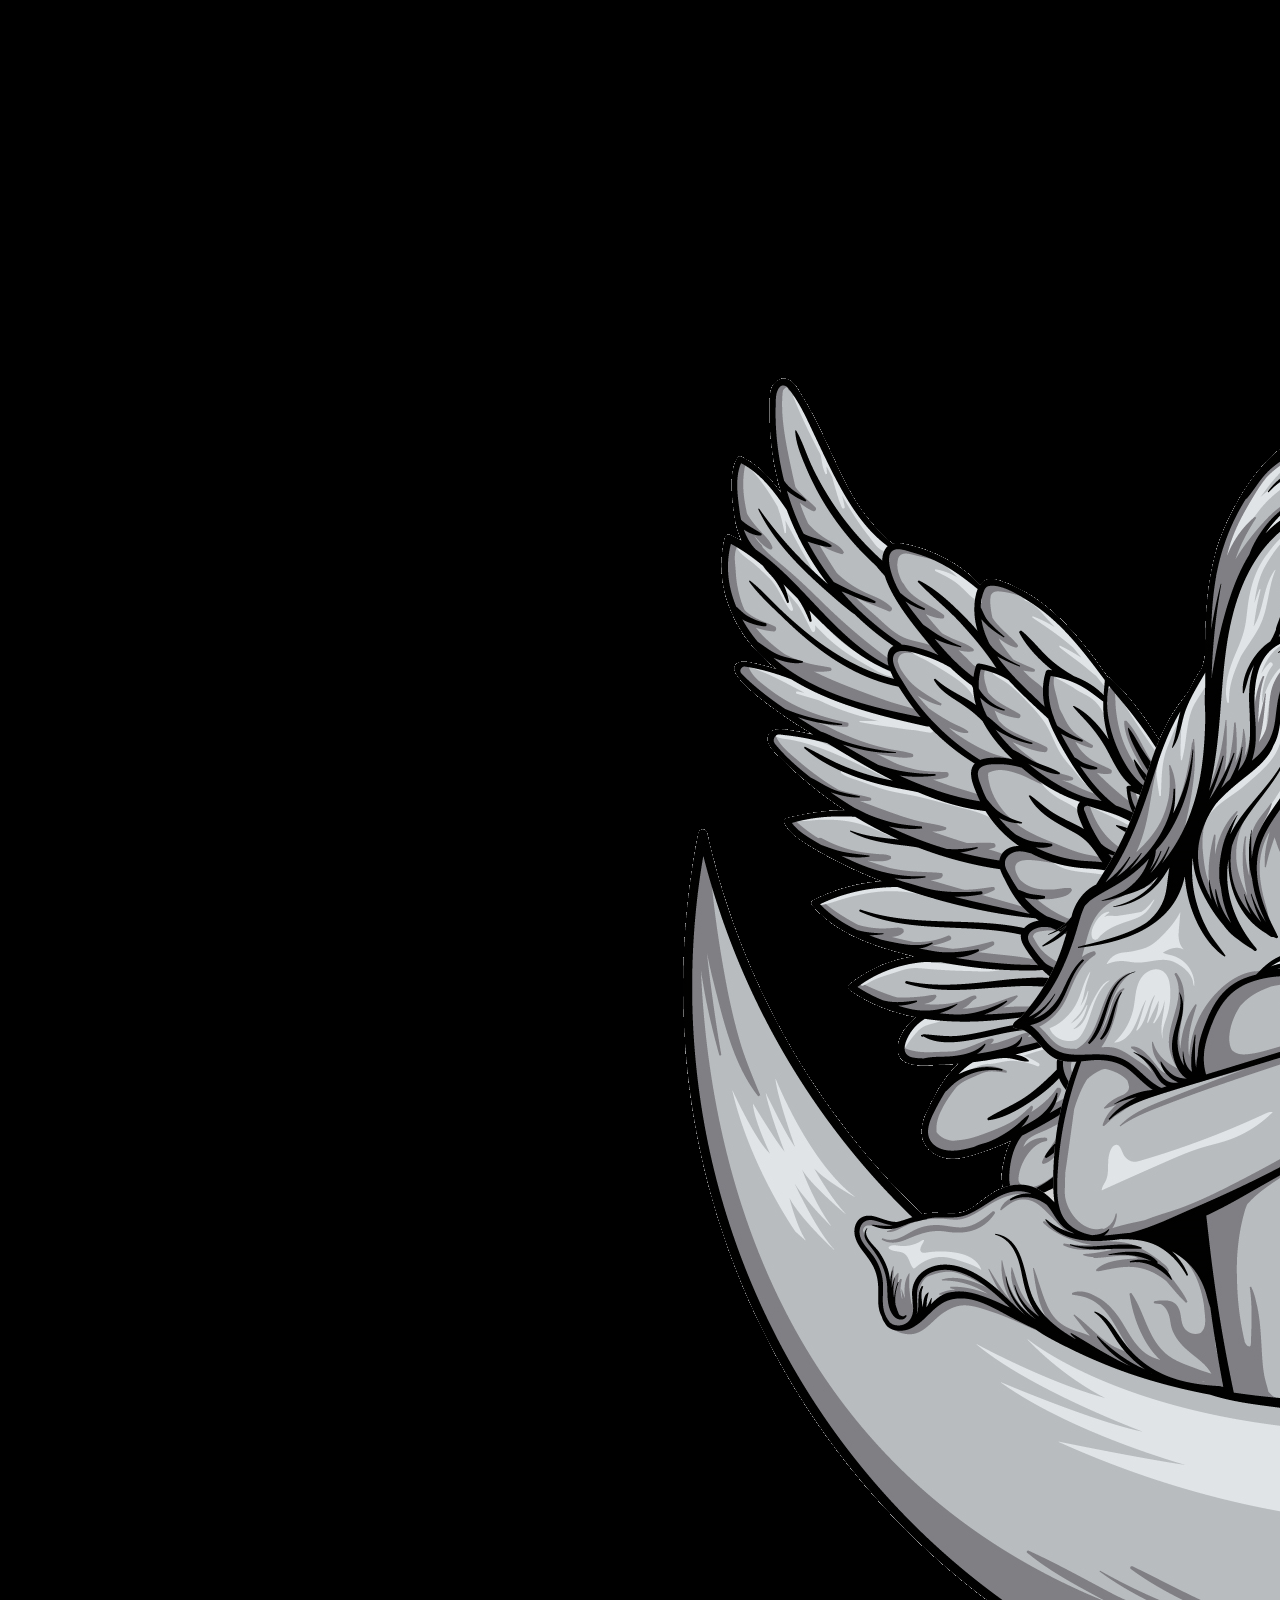
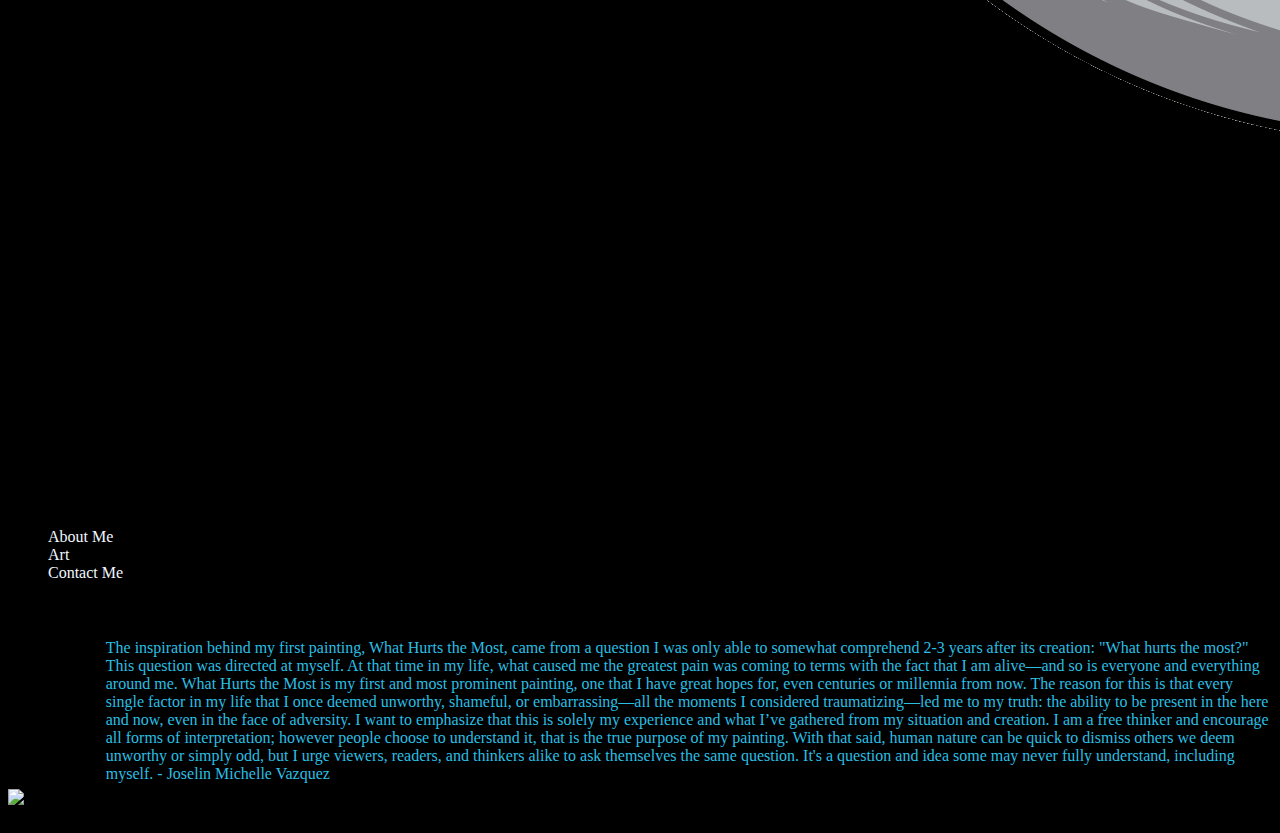
==== Art.html @ 08123751 "update 1" ====
<!DOCTYPE html>
<html lang="en">

    <head>
        <title>Joselinlaluna</title>
        <meta charset="utf-8" />
        <meta name="viewport" content="width=device-width, initial-scale=1, shrink-to-fit=no" />

        <link href="https://cdn.jsdelivr.net/npm/bootstrap@5.3.2/dist/css/bootstrap.min.css" rel="stylesheet"
            integrity="sha384-T3c6CoIi6uLrA9TneNEoa7RxnatzjcDSCmG1MXxSR1GAsXEV/Dwwykc2MPK8M2HN"
            crossorigin="anonymous" />
        <link rel="stylesheet" href="css/style.css" />
    </head>

    <body>
        <header class="text-center">
            <div class="container">
                <div class="imgContainer">
                    <img class="logo col-2" src="img/logo.png" alt="Logo" />
                </div>

                <nav id="head" class="navbar navbar-expand-lg navbar-dark">
                    <div class="container">
                        <div class="collapse navbar-collapse justify-content-center" id="navbarNav">
                            <ul class="navbar-nav">
                                <li class="nav-item">
                                    <a class="nav-link" href="index.html">About Me</a>
                                </li>
                                <li class="nav-item">
                                    <a class="nav-link" href="Art.html">Art</a>
                                </li>
                                <li class="nav-item">
                                    <a class="nav-link" href="contactMe.html">Contact Me</a>
                                </li>
                            </ul>
                        </div>
                    </div>
                </nav>
            </div>
        </header>

        <main class="gradientContent">
            <div class=" containerLower container">
                <div class=" imagen col-5">
                    <h1 class="tittle">What hurts the most?</h1>
                    <div class="">
                        <img class="img-fluid" id="imgContainerMain" src="img/joses.png" alt="Main Image" />
                    </div>
                </div>
                <div class=" texten row">
                    <div class="PTextoJoselin">
                        <p>
                        The inspiration behind my first painting, What Hurts the Most, came from a question I was only able to somewhat
                        comprehend 2-3 years after its creation: "What hurts the most?" This question was directed at myself. At that time in my
                        life, what caused me the greatest pain was coming to terms with the fact that I am alive—and so is everyone and
                        everything around me.
                        What Hurts the Most is my first and most prominent painting, one that I have great hopes for, even centuries or
                        millennia from now. The reason for this is that every single factor in my life that I once deemed unworthy, shameful, or
                        embarrassing—all the moments I considered traumatizing—led me to my truth: the ability to be present in the here and
                        now, even in the face of adversity.
                        I want to emphasize that this is solely my experience and what I’ve gathered from my situation and creation. I am a free
                        thinker and encourage all forms of interpretation; however people choose to understand it, that is the true purpose of
                        my painting.
                        With that said, human nature can be quick to dismiss others we deem unworthy or simply odd, but I urge viewers,
                        readers, and thinkers alike to ask themselves the same question. It's a question and idea some may never fully
                        understand, including myself. - Joselin Michelle Vazquez
                        </p>
                    </div>
                </div>
            </div>
        </main>

        <footer></footer>

        <script src="https://cdn.jsdelivr.net/npm/@popperjs/core@2.11.8/dist/umd/popper.min.js"
            integrity="sha384-I7E8VVD/ismYTF4hNIPjVp/Zjvgyol6VFvRkX/vR+Vc4jQkC+hVqc2pM8ODewa9r"
            crossorigin="anonymous"></script>
        <script src="https://cdn.jsdelivr.net/npm/bootstrap@5.3.2/dist/js/bootstrap.min.js"
            integrity="sha384-BBtl+eGJRgqQAUMxJ7pMwbEyER4l1g+O15P+16Ep7Q9Q+zqX6gSbd85u4mG4QzX+"
            crossorigin="anonymous"></script>
    </body>

</html>
---- css/style.css ----
#nav {
    left: 0;
    margin-left: 0;
    width: 100%;
    min-width: 0;




}



ul a {
    color: aliceblue;
    text-decoration: none;

}

.navbar .navbar-expand-lg .navbar-dark li a {
    outline: none;
    color: aqua;

}

body {
    background-color: #000;

  
}


.gradientContent p{
   color: #2abfe3 ;


}

.logo img {
    align-items: center;
}

.PTextoJoselin {
    display: flex;
    justify-content: flex-start;
    flex: 2;
}

.containerLower {
    display: flex;
    flex-direction: row;
    display: flex;
    align-items: center;
    justify-content: center;
    gap: 1em;

}

#imgContainerMain {
    flex: 2;
}

.PdeTexto {
    display: flex;
    flex-direction: column;
    display: flex;
    align-items: center;
    justify-content: center;
}
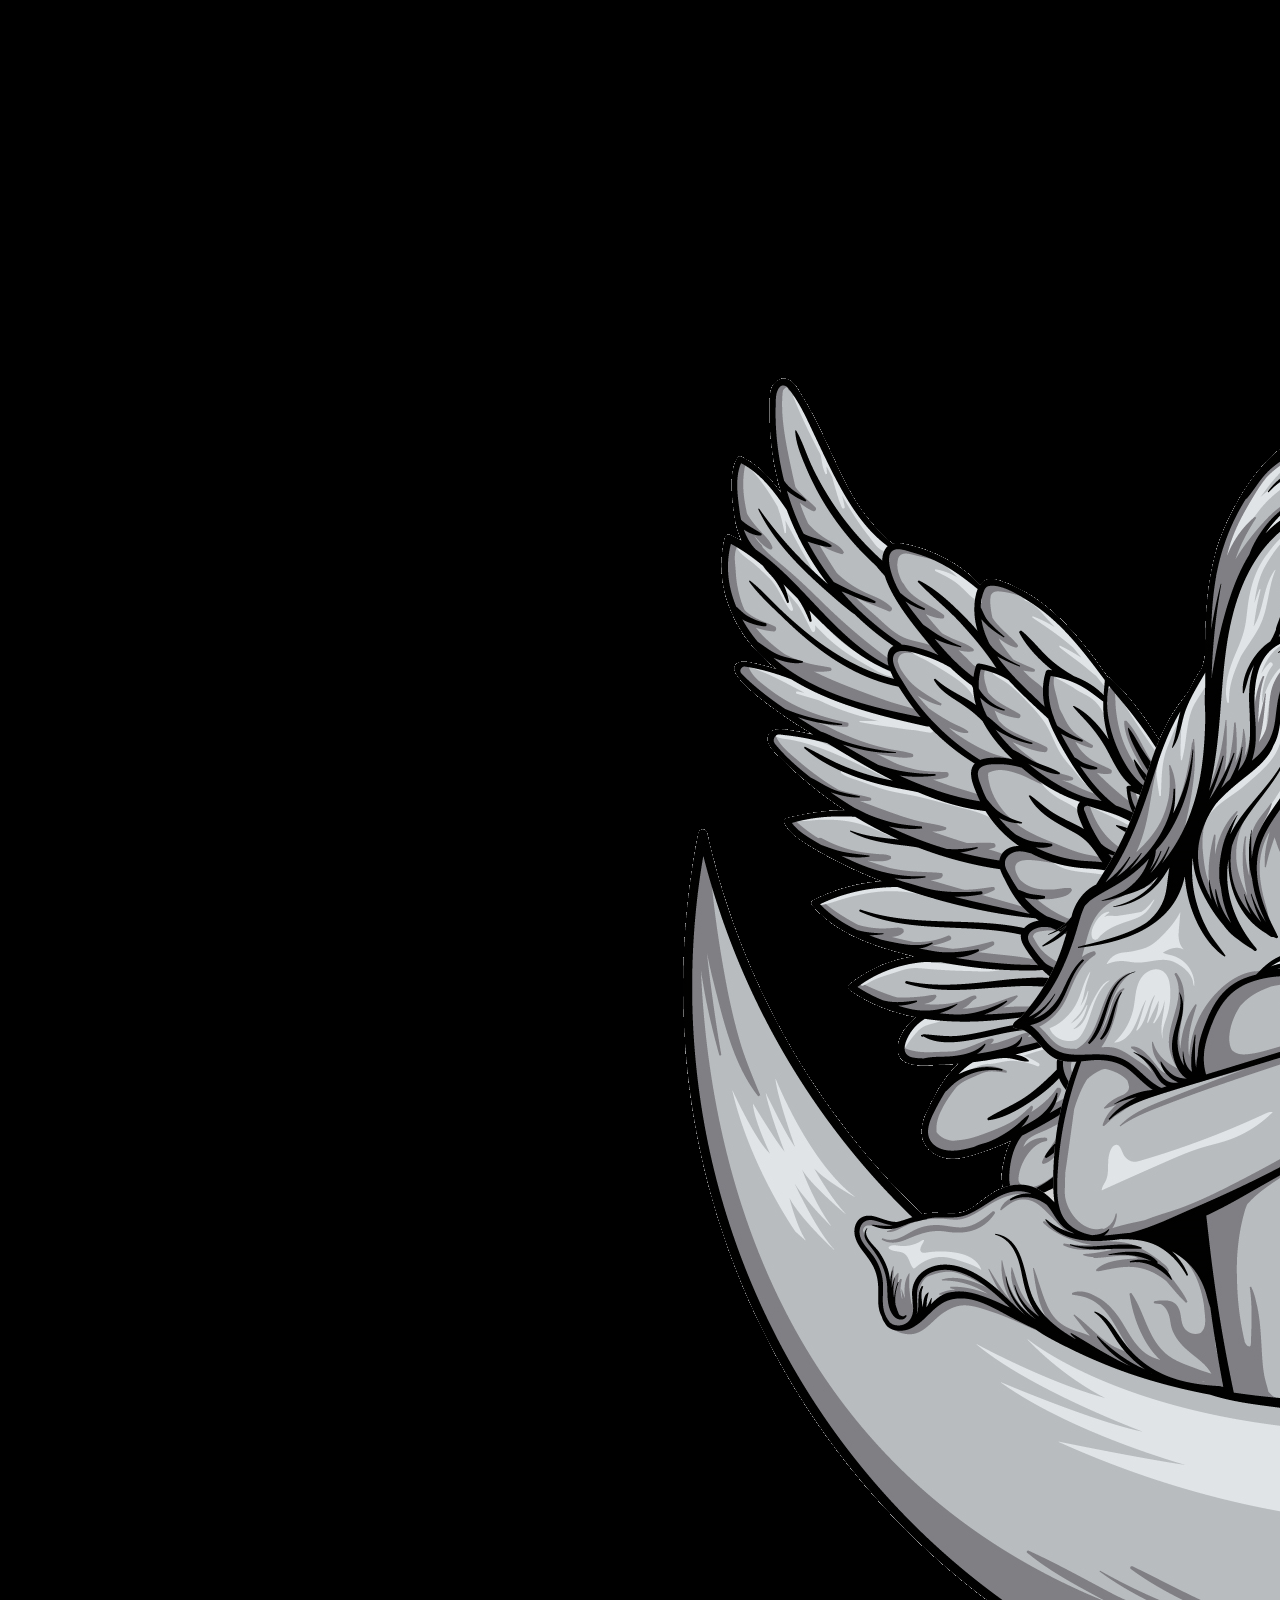
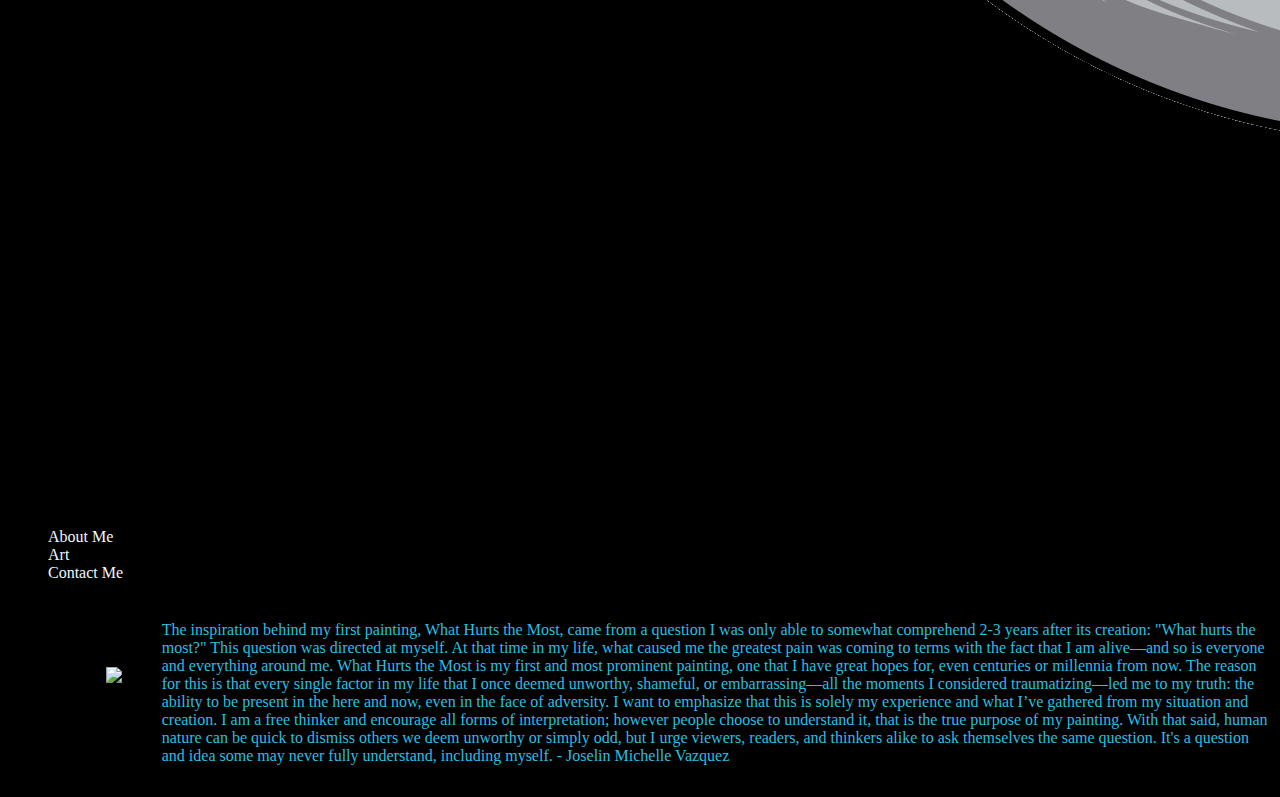
==== commit 73d3d242: "update2.1" ====
--- a/Art.html
+++ b/Art.html
@@ -41,8 +41,8 @@
 
         <main class="gradientContent">
             <div class=" containerLower container">
+                <h1 class="tittle">What hurts the most?</h1>
                 <div class=" imagen col-5">
-                    <h1 class="tittle">What hurts the most?</h1>
                     <div class="">
                         <img class="img-fluid" id="imgContainerMain" src="img/joses.png" alt="Main Image" />
                     </div>
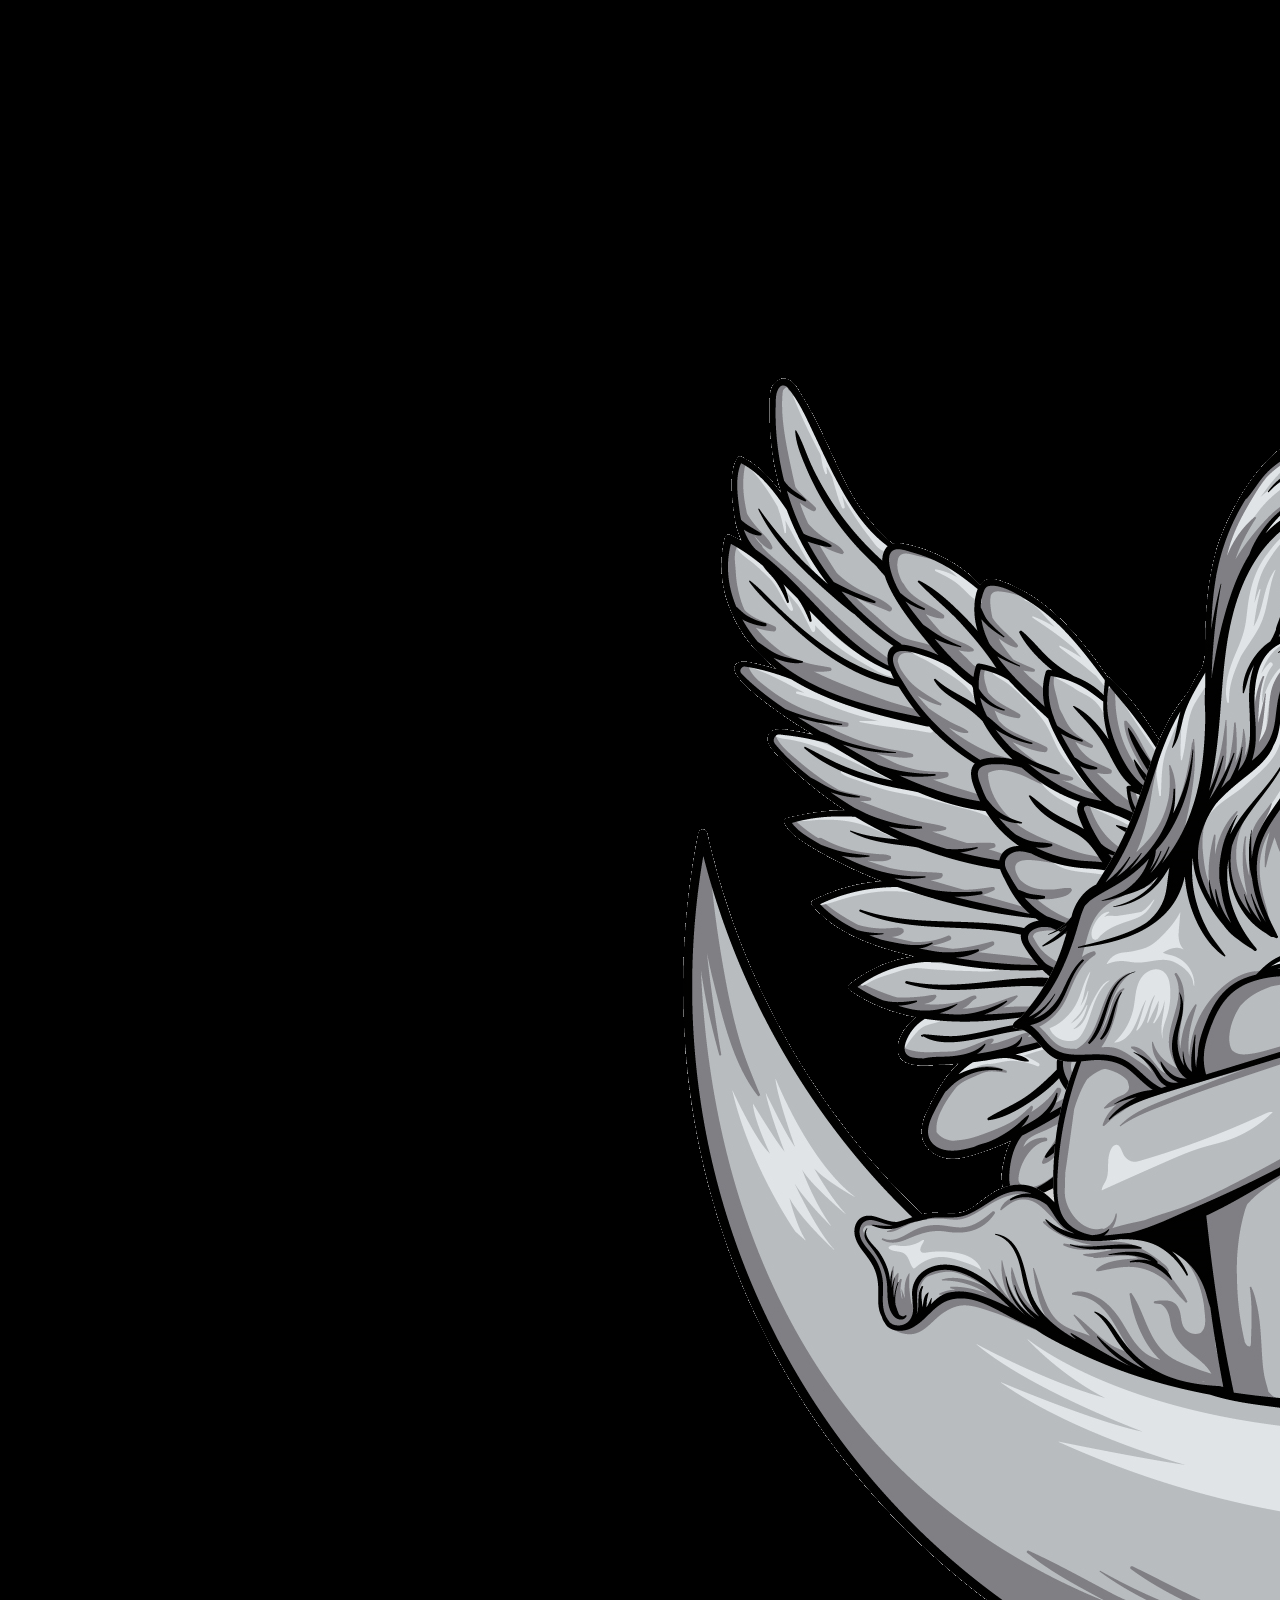
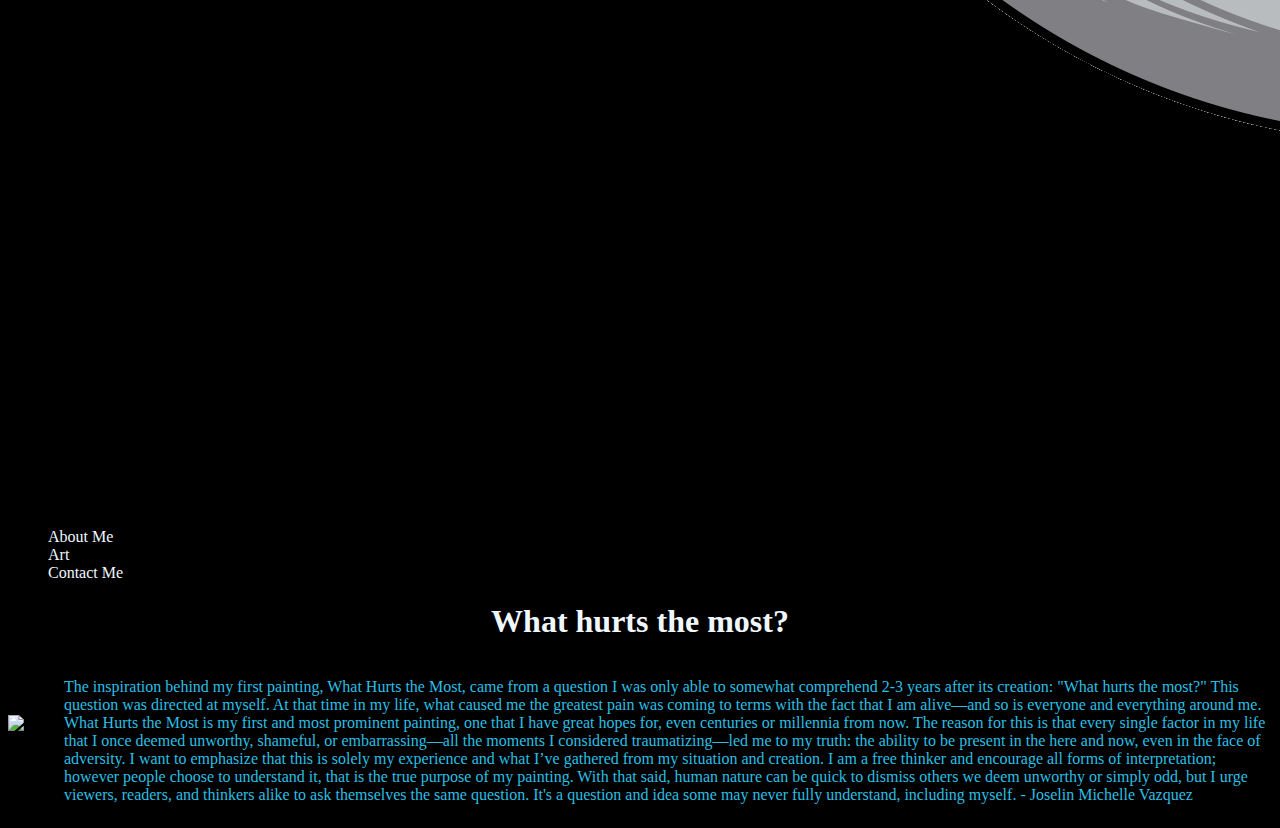
==== commit 4681f5fd: "update 1.4.1" ====
--- a/Art.html
+++ b/Art.html
@@ -1,83 +1,106 @@
 <!DOCTYPE html>
 <html lang="en">
+  <head>
+    <title>Joselinlaluna</title>
+    <meta charset="utf-8" />
+    <meta
+      name="viewport"
+      content="width=device-width, initial-scale=1, shrink-to-fit=no"
+    />
 
-    <head>
-        <title>Joselinlaluna</title>
-        <meta charset="utf-8" />
-        <meta name="viewport" content="width=device-width, initial-scale=1, shrink-to-fit=no" />
+    <link
+      href="https://cdn.jsdelivr.net/npm/bootstrap@5.3.2/dist/css/bootstrap.min.css"
+      rel="stylesheet"
+      integrity="sha384-T3c6CoIi6uLrA9TneNEoa7RxnatzjcDSCmG1MXxSR1GAsXEV/Dwwykc2MPK8M2HN"
+      crossorigin="anonymous"
+    />
+    <link rel="stylesheet" href="css/styleArt.css" />
+  </head>
 
-        <link href="https://cdn.jsdelivr.net/npm/bootstrap@5.3.2/dist/css/bootstrap.min.css" rel="stylesheet"
-            integrity="sha384-T3c6CoIi6uLrA9TneNEoa7RxnatzjcDSCmG1MXxSR1GAsXEV/Dwwykc2MPK8M2HN"
-            crossorigin="anonymous" />
-        <link rel="stylesheet" href="css/style.css" />
-    </head>
+  <body>
+    <header class="text-center">
+      <div class="container">
+        <div class="imgContainer">
+          <img class="logo col-2" src="img/logo.png" alt="Logo" />
+        </div>
 
-    <body>
-        <header class="text-center">
-            <div class="container">
-                <div class="imgContainer">
-                    <img class="logo col-2" src="img/logo.png" alt="Logo" />
-                </div>
+        <nav id="head" class="navbar navbar-expand-lg navbar-dark">
+          <div class="container">
+            <div class="navbar-collapse justify-content-center" id="navbarNav">
+              <ul class="navbar-nav">
+                <li class="nav-item">
+                  <a class="nav-link" href="index.html">About Me</a>
+                </li>
+                <li class="nav-item">
+                  <a class="nav-link" href="Art.html">Art</a>
+                </li>
+                <li class="nav-item">
+                  <a class="nav-link" href="contactMe.html">Contact Me</a>
+                </li>
+              </ul>
+            </div>
+          </div>
+        </nav>
+      </div>
+    </header>
 
-                <nav id="head" class="navbar navbar-expand-lg navbar-dark">
-                    <div class="container">
-                        <div class="collapse navbar-collapse justify-content-center" id="navbarNav">
-                            <ul class="navbar-nav">
-                                <li class="nav-item">
-                                    <a class="nav-link" href="index.html">About Me</a>
-                                </li>
-                                <li class="nav-item">
-                                    <a class="nav-link" href="Art.html">Art</a>
-                                </li>
-                                <li class="nav-item">
-                                    <a class="nav-link" href="contactMe.html">Contact Me</a>
-                                </li>
-                            </ul>
-                        </div>
-                    </div>
-                </nav>
-            </div>
-        </header>
+    <main class="gradientContent">
+      <div class="tittle justify-content-center">
+        <h1 class="tittleH1">What hurts the most?</h1>
+      </div>
 
-        <main class="gradientContent">
-            <div class=" containerLower container">
-                <h1 class="tittle">What hurts the most?</h1>
-                <div class=" imagen col-5">
-                    <div class="">
-                        <img class="img-fluid" id="imgContainerMain" src="img/joses.png" alt="Main Image" />
-                    </div>
-                </div>
-                <div class=" texten row">
-                    <div class="PTextoJoselin">
-                        <p>
-                        The inspiration behind my first painting, What Hurts the Most, came from a question I was only able to somewhat
-                        comprehend 2-3 years after its creation: "What hurts the most?" This question was directed at myself. At that time in my
-                        life, what caused me the greatest pain was coming to terms with the fact that I am alive—and so is everyone and
-                        everything around me.
-                        What Hurts the Most is my first and most prominent painting, one that I have great hopes for, even centuries or
-                        millennia from now. The reason for this is that every single factor in my life that I once deemed unworthy, shameful, or
-                        embarrassing—all the moments I considered traumatizing—led me to my truth: the ability to be present in the here and
-                        now, even in the face of adversity.
-                        I want to emphasize that this is solely my experience and what I’ve gathered from my situation and creation. I am a free
-                        thinker and encourage all forms of interpretation; however people choose to understand it, that is the true purpose of
-                        my painting.
-                        With that said, human nature can be quick to dismiss others we deem unworthy or simply odd, but I urge viewers,
-                        readers, and thinkers alike to ask themselves the same question. It's a question and idea some may never fully
-                        understand, including myself. - Joselin Michelle Vazquez
-                        </p>
-                    </div>
-                </div>
-            </div>
-        </main>
+      <div class="containerLower container">
+        <div class="imagen col-5">
+          <div class="">
+            <img
+              class="img-fluid"
+              id="imgContainerMain"
+              src="img/joses.png"
+              alt="Main Image"
+            />
+          </div>
+        </div>
+        <div class="texten row">
+          <div class="PTextoJoselin">
+            <p>
+              The inspiration behind my first painting, What Hurts the Most,
+              came from a question I was only able to somewhat comprehend 2-3
+              years after its creation: "What hurts the most?" This question was
+              directed at myself. At that time in my life, what caused me the
+              greatest pain was coming to terms with the fact that I am
+              alive—and so is everyone and everything around me. What Hurts the
+              Most is my first and most prominent painting, one that I have
+              great hopes for, even centuries or millennia from now. The reason
+              for this is that every single factor in my life that I once deemed
+              unworthy, shameful, or embarrassing—all the moments I considered
+              traumatizing—led me to my truth: the ability to be present in the
+              here and now, even in the face of adversity. I want to emphasize
+              that this is solely my experience and what I’ve gathered from my
+              situation and creation. I am a free thinker and encourage all
+              forms of interpretation; however people choose to understand it,
+              that is the true purpose of my painting. With that said, human
+              nature can be quick to dismiss others we deem unworthy or simply
+              odd, but I urge viewers, readers, and thinkers alike to ask
+              themselves the same question. It's a question and idea some may
+              never fully understand, including myself. - Joselin Michelle
+              Vazquez
+            </p>
+          </div>
+        </div>
+      </div>
+    </main>
 
-        <footer></footer>
+    <footer></footer>
 
-        <script src="https://cdn.jsdelivr.net/npm/@popperjs/core@2.11.8/dist/umd/popper.min.js"
-            integrity="sha384-I7E8VVD/ismYTF4hNIPjVp/Zjvgyol6VFvRkX/vR+Vc4jQkC+hVqc2pM8ODewa9r"
-            crossorigin="anonymous"></script>
-        <script src="https://cdn.jsdelivr.net/npm/bootstrap@5.3.2/dist/js/bootstrap.min.js"
-            integrity="sha384-BBtl+eGJRgqQAUMxJ7pMwbEyER4l1g+O15P+16Ep7Q9Q+zqX6gSbd85u4mG4QzX+"
-            crossorigin="anonymous"></script>
-    </body>
-
-</html>+    <script
+      src="https://cdn.jsdelivr.net/npm/@popperjs/core@2.11.8/dist/umd/popper.min.js"
+      integrity="sha384-I7E8VVD/ismYTF4hNIPjVp/Zjvgyol6VFvRkX/vR+Vc4jQkC+hVqc2pM8ODewa9r"
+      crossorigin="anonymous"
+    ></script>
+    <script
+      src="https://cdn.jsdelivr.net/npm/bootstrap@5.3.2/dist/js/bootstrap.min.js"
+      integrity="sha384-BBtl+eGJRgqQAUMxJ7pMwbEyER4l1g+O15P+16Ep7Q9Q+zqX6gSbd85u4mG4QzX+"
+      crossorigin="anonymous"
+    ></script>
+  </body>
+</html>
--- a/css/styleArt.css
+++ b/css/styleArt.css
@@ -0,0 +1,80 @@
+#nav {
+    left: 0;
+    margin-left: 0;
+    width: 100%;
+    min-width: 0;
+
+
+
+
+}
+
+.tittle {
+    color: aliceblue;
+
+}
+
+.tittle h1 {
+    display: flex;
+    align-items: center;
+    justify-content: center;
+}
+
+
+
+ul a {
+    color: aliceblue;
+    text-decoration: none;
+
+}
+
+.navbar .navbar-expand-lg .navbar-dark li a {
+    outline: none;
+    color: aqua;
+
+}
+
+body {
+    background-color: #000;
+
+    height: 100%;
+}
+
+
+.gradientContent p {
+    color: #2abfe3;
+
+
+}
+
+.logo img {
+    align-items: center;
+}
+
+.PTextoJoselin {
+    display: flex;
+    justify-content: flex-start;
+    flex: 2;
+}
+
+.containerLower {
+    display: flex;
+    flex-direction: row;
+    display: flex;
+    align-items: center;
+    justify-content: center;
+    gap: 1em;
+
+}
+
+#imgContainerMain {
+    flex: 2;
+}
+
+.PdeTexto {
+    display: flex;
+    flex-direction: column;
+    display: flex;
+    align-items: center;
+    justify-content: center;
+}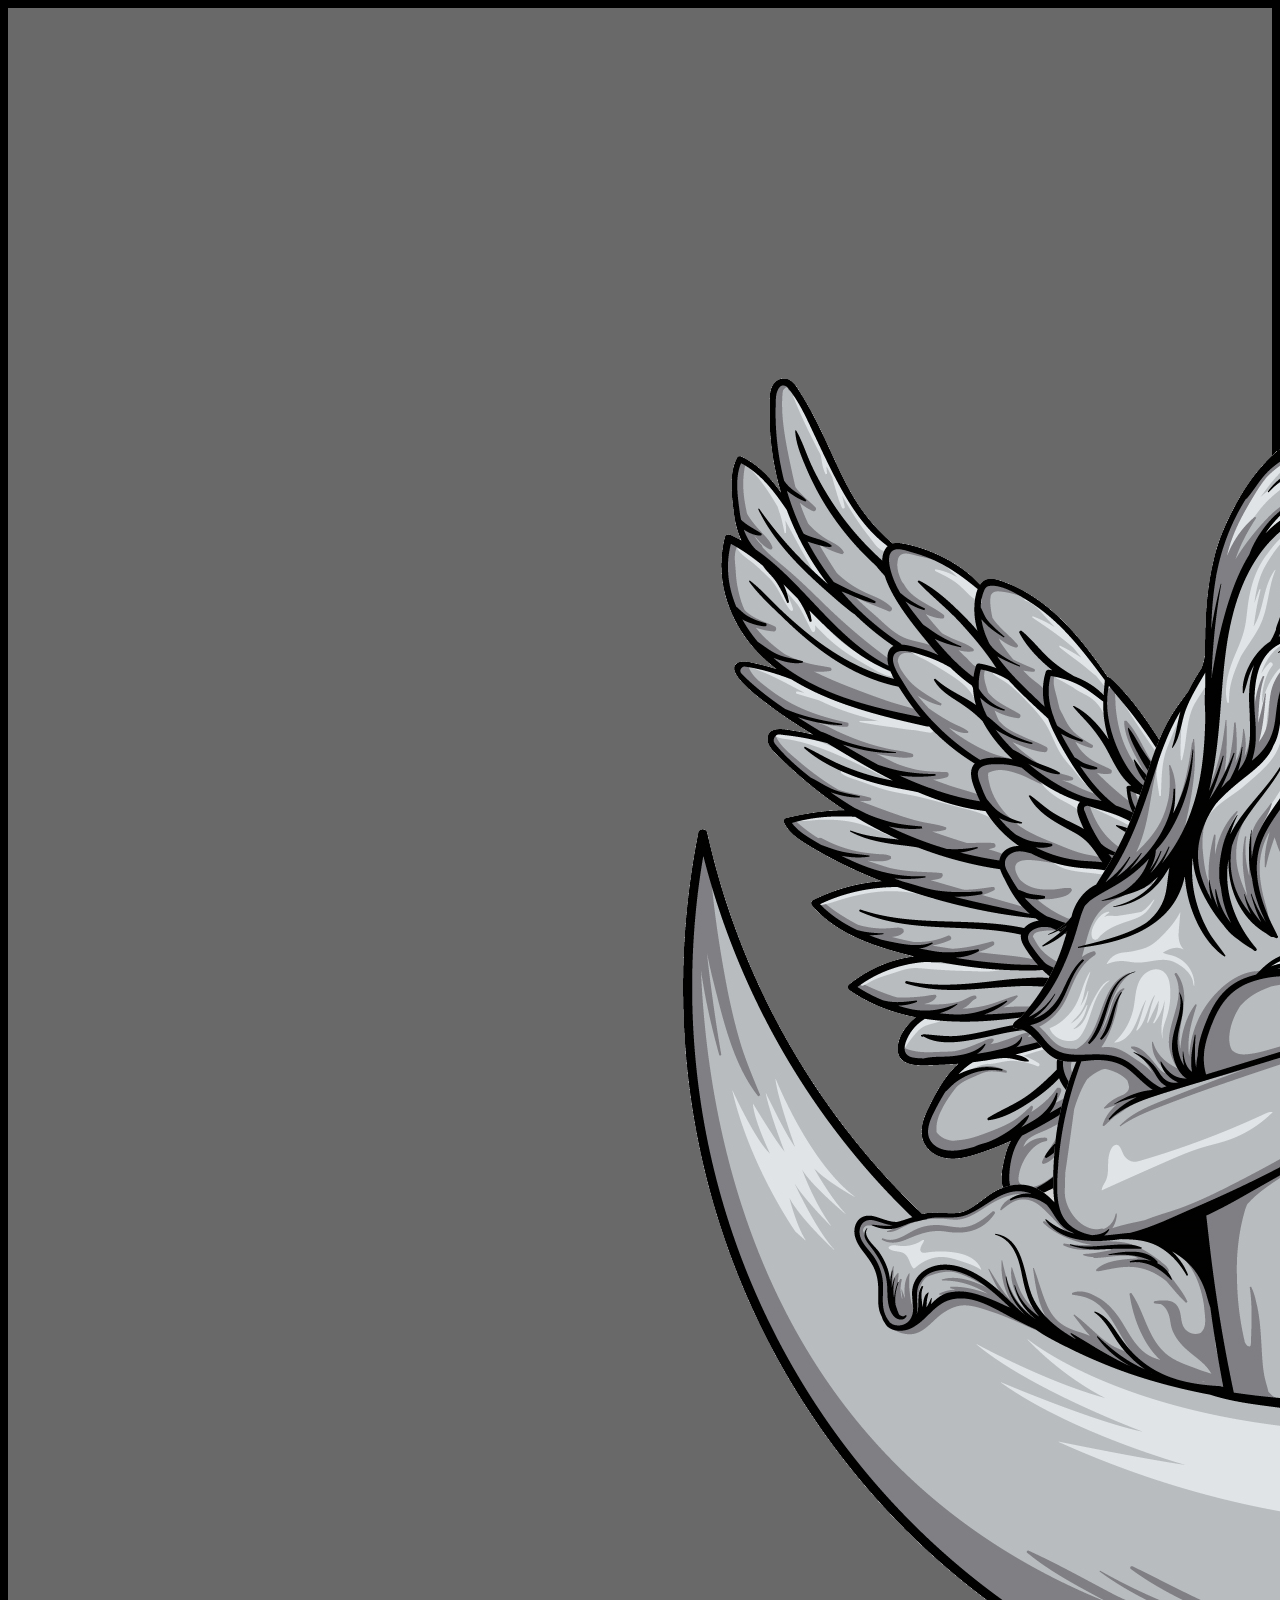
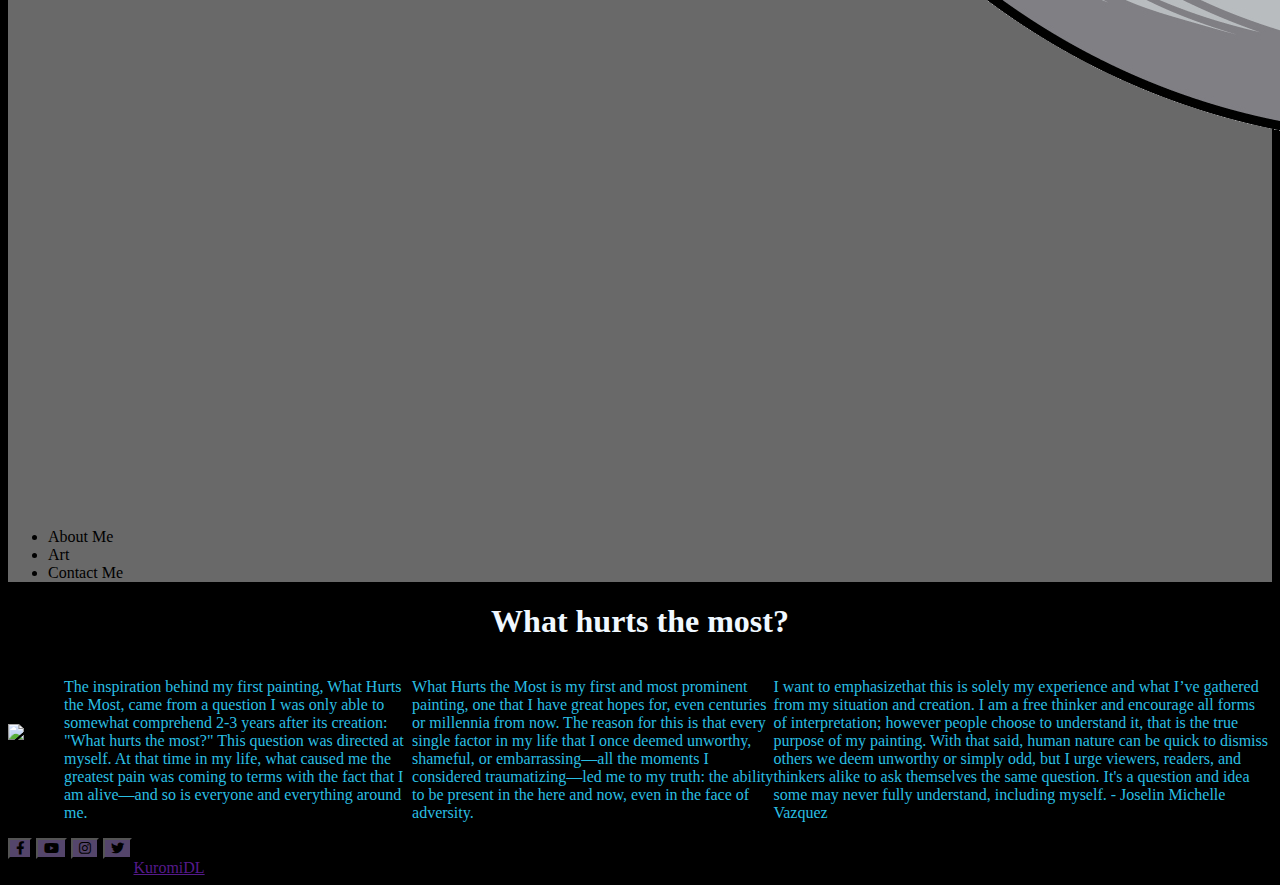
==== commit 56bb6e6c: "1.6.2" ====
--- a/Art.html
+++ b/Art.html
@@ -1,46 +1,42 @@
 <!DOCTYPE html>
 <html lang="en">
+
   <head>
     <title>Joselinlaluna</title>
     <meta charset="utf-8" />
-    <meta
-      name="viewport"
-      content="width=device-width, initial-scale=1, shrink-to-fit=no"
-    />
+    <link rel="stylesheet" href="https://use.fontawesome.com/releases/v5.0.7/css/all.css">
+    <meta name="viewport" content="width=device-width, initial-scale=1, shrink-to-fit=no" />
+    <script src="https://kit.fontawesome.com/yourcode.js" crossorigin="anonymous"></script>
 
-    <link
-      href="https://cdn.jsdelivr.net/npm/bootstrap@5.3.2/dist/css/bootstrap.min.css"
-      rel="stylesheet"
-      integrity="sha384-T3c6CoIi6uLrA9TneNEoa7RxnatzjcDSCmG1MXxSR1GAsXEV/Dwwykc2MPK8M2HN"
-      crossorigin="anonymous"
-    />
+    <link href="https://cdn.jsdelivr.net/npm/bootstrap@5.3.2/dist/css/bootstrap.min.css" rel="stylesheet"
+      integrity="sha384-T3c6CoIi6uLrA9TneNEoa7RxnatzjcDSCmG1MXxSR1GAsXEV/Dwwykc2MPK8M2HN" crossorigin="anonymous" />
     <link rel="stylesheet" href="css/styleArt.css" />
   </head>
 
   <body>
-    <header class="text-center">
-      <div class="container">
-        <div class="imgContainer">
-          <img class="logo col-2" src="img/logo.png" alt="Logo" />
+    <header class="text-center" style="background-color: #696969;>
+      <div class=" container">
+      <div class="imgContainer">
+        <img class="logo col-2" src="img/logo.png" alt="Logo" />
+      </div>
+
+      <nav id="head" class="navbar navbar-expand-lg navbar-dark">
+        <div class="container">
+          <div class="navbar-collapse justify-content-center" id="navbarNav">
+            <ul class="navbar-nav">
+              <li class="nav-item">
+                <a class="nav-link" href="index.html">About Me</a>
+              </li>
+              <li class="nav-item">
+                <a class="nav-link" href="Art.html">Art</a>
+              </li>
+              <li class="nav-item">
+                <a class="nav-link" href="contactMe.html">Contact Me</a>
+              </li>
+            </ul>
+          </div>
         </div>
-
-        <nav id="head" class="navbar navbar-expand-lg navbar-dark">
-          <div class="container">
-            <div class="navbar-collapse justify-content-center" id="navbarNav">
-              <ul class="navbar-nav">
-                <li class="nav-item">
-                  <a class="nav-link" href="index.html">About Me</a>
-                </li>
-                <li class="nav-item">
-                  <a class="nav-link" href="Art.html">Art</a>
-                </li>
-                <li class="nav-item">
-                  <a class="nav-link" href="contactMe.html">Contact Me</a>
-                </li>
-              </ul>
-            </div>
-          </div>
-        </nav>
+      </nav>
       </div>
     </header>
 
@@ -51,56 +47,72 @@
 
       <div class="containerLower container">
         <div class="imagen col-5">
-          <div class="">
-            <img
-              class="img-fluid"
-              id="imgContainerMain"
-              src="img/joses.png"
-              alt="Main Image"
-            />
+          <div>
+            <img class="img-fluid" id="imgContainerMain" src="img/joses.png" alt="Main Image" />
           </div>
         </div>
         <div class="texten row">
           <div class="PTextoJoselin">
-            <p>
+            <p class="col-4">
               The inspiration behind my first painting, What Hurts the Most,
               came from a question I was only able to somewhat comprehend 2-3
               years after its creation: "What hurts the most?" This question was
               directed at myself. At that time in my life, what caused me the
               greatest pain was coming to terms with the fact that I am
-              alive—and so is everyone and everything around me. What Hurts the
-              Most is my first and most prominent painting, one that I have
-              great hopes for, even centuries or millennia from now. The reason
-              for this is that every single factor in my life that I once deemed
-              unworthy, shameful, or embarrassing—all the moments I considered
-              traumatizing—led me to my truth: the ability to be present in the
-              here and now, even in the face of adversity. I want to emphasize
-              that this is solely my experience and what I’ve gathered from my
-              situation and creation. I am a free thinker and encourage all
+              alive—and so is everyone and everything around me.
+            <p class="col-4">What Hurts the
+            Most is my first and most prominent painting, one that I have
+            great hopes for, even centuries or millennia from now. The reason
+            for this is that every single factor in my life that I once deemed
+            unworthy, shameful, or embarrassing—all the moments I considered
+            traumatizing—led me to my truth: the ability to be present in the
+            here and now, even in the face of adversity.</p>
+
+            <p class="col-4">I want to emphasizethat this is solely my experience and what I’ve gathered from my situation and creation. I am a free thinker and encourage all
               forms of interpretation; however people choose to understand it,
               that is the true purpose of my painting. With that said, human
               nature can be quick to dismiss others we deem unworthy or simply
               odd, but I urge viewers, readers, and thinkers alike to ask
               themselves the same question. It's a question and idea some may
               never fully understand, including myself. - Joselin Michelle
-              Vazquez
+              Vazquez</p>
+
             </p>
           </div>
         </div>
       </div>
     </main>
 
-    <footer></footer>
+    <footer class="text-center text-lg-start" style="background-color: black;">
+      <div class="container d-flex justify-content-center py-5">
+        <button type="button" class="btn btn-primary btn-lg btn-floating mx-2" style="background-color: #54456b;">
+          <i class="fab fa-facebook-f"></i>
+        </button>
+        <button type="button" class="btn btn-primary btn-lg btn-floating mx-2" style="background-color: #54456b;">
+          <i class="fab fa-youtube"></i>
+        </button>
+        <button type="button" class="btn btn-primary btn-lg btn-floating mx-2" style="background-color: #54456b;">
+          <i class="fab fa-instagram"></i>
+        </button>
+        <button type="button" class="btn btn-primary btn-lg btn-floating mx-2" style="background-color: #54456b;">
+          <i class="fab fa-twitter"></i>
+        </button>
+      </div>
 
-    <script
-      src="https://cdn.jsdelivr.net/npm/@popperjs/core@2.11.8/dist/umd/popper.min.js"
+      <!-- Copyright -->
+      <div class="text-center text-white p-3" style="background-color: rgba(0, 0, 0, 0.2);">
+        © 2020 Copyright:
+        <a class="text-white" href="">KuromiDL</a>
+      </div>
+      <!-- Copyright of the footer belongs to MDBootstrap.com  https://mdbootstrap.com/-->
+    </footer>
+
+    <script src="https://cdn.jsdelivr.net/npm/@popperjs/core@2.11.8/dist/umd/popper.min.js"
       integrity="sha384-I7E8VVD/ismYTF4hNIPjVp/Zjvgyol6VFvRkX/vR+Vc4jQkC+hVqc2pM8ODewa9r"
-      crossorigin="anonymous"
-    ></script>
-    <script
-      src="https://cdn.jsdelivr.net/npm/bootstrap@5.3.2/dist/js/bootstrap.min.js"
+      crossorigin="anonymous"></script>
+    <script src="https://cdn.jsdelivr.net/npm/bootstrap@5.3.2/dist/js/bootstrap.min.js"
       integrity="sha384-BBtl+eGJRgqQAUMxJ7pMwbEyER4l1g+O15P+16Ep7Q9Q+zqX6gSbd85u4mG4QzX+"
-      crossorigin="anonymous"
-    ></script>
+      crossorigin="anonymous"></script>
   </body>
-</html>
+
+</html>--- a/css/styleArt.css
+++ b/css/styleArt.css
@@ -73,8 +73,17 @@
 
 .PdeTexto {
     display: flex;
-    flex-direction: column;
+    flex-direction: row;
     display: flex;
     align-items: center;
     justify-content: center;
+}
+p{
+    font-family: "Times New Roman", Times, serif;
+}
+h1{
+    font-family: "Times New Roman", Times, serif;
+}
+nav a{
+    color: #000;
 }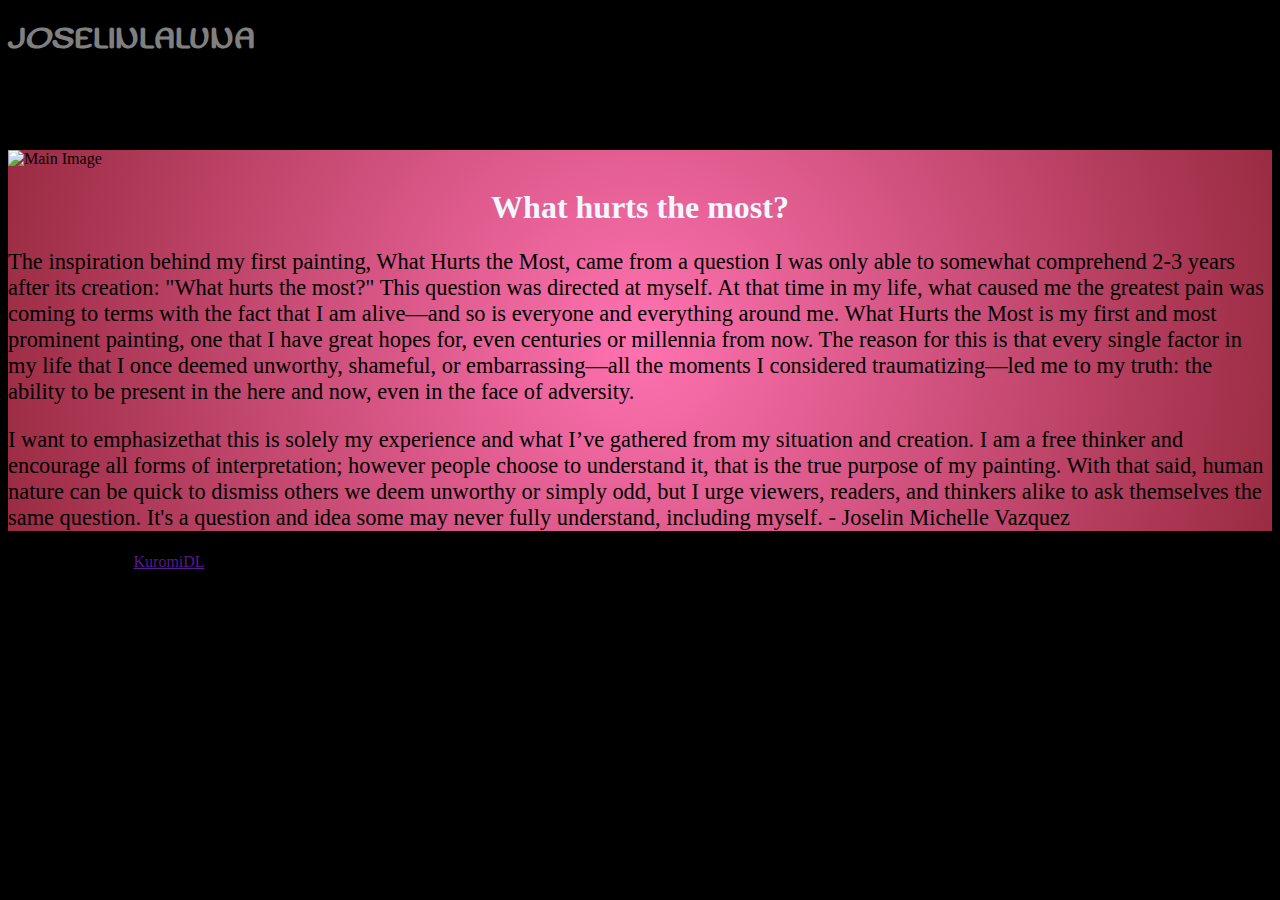
==== commit 23369437: "2.0" ====
--- a/Art.html
+++ b/Art.html
@@ -4,71 +4,83 @@
   <head>
     <title>Joselinlaluna</title>
     <meta charset="utf-8" />
-    <link rel="stylesheet" href="https://use.fontawesome.com/releases/v5.0.7/css/all.css">
-    <meta name="viewport" content="width=device-width, initial-scale=1, shrink-to-fit=no" />
-    <script src="https://kit.fontawesome.com/yourcode.js" crossorigin="anonymous"></script>
+    <link rel="stylesheet"
+      href="https://use.fontawesome.com/releases/v5.0.7/css/all.css">
+    <meta name="viewport"
+      content="width=device-width, initial-scale=1, shrink-to-fit=no" />
+    <link rel="preconnect" href="https://fonts.googleapis.com">
+    <link rel="preconnect" href="https://fonts.gstatic.com" crossorigin>
+    <link
+      href="https://fonts.googleapis.com/css2?family=Sofadi+One&display=swap"
+      rel="stylesheet">
+    <script src="https://kit.fontawesome.com/yourcode.js"
+      crossorigin="anonymous"></script>
 
-    <link href="https://cdn.jsdelivr.net/npm/bootstrap@5.3.2/dist/css/bootstrap.min.css" rel="stylesheet"
-      integrity="sha384-T3c6CoIi6uLrA9TneNEoa7RxnatzjcDSCmG1MXxSR1GAsXEV/Dwwykc2MPK8M2HN" crossorigin="anonymous" />
+    <link
+      href="https://cdn.jsdelivr.net/npm/bootstrap@5.3.2/dist/css/bootstrap.min.css"
+      rel="stylesheet"
+      integrity="sha384-T3c6CoIi6uLrA9TneNEoa7RxnatzjcDSCmG1MXxSR1GAsXEV/Dwwykc2MPK8M2HN"
+      crossorigin="anonymous" />
     <link rel="stylesheet" href="css/styleArt.css" />
   </head>
 
   <body>
-    <header class="text-center" style="background-color: #696969;>
+    <header class="text-center">
       <div class=" container">
-      <div class="imgContainer">
-        <img class="logo col-2" src="img/logo.png" alt="Logo" />
-      </div>
+        <div class="imgContainer m-2 ">
+          <a  class="logos"> <h1>JOSELINLALUNA</h1> </a>
+        </div>
 
-      <nav id="head" class="navbar navbar-expand-lg navbar-dark">
-        <div class="container">
-          <div class="navbar-collapse justify-content-center" id="navbarNav">
-            <ul class="navbar-nav">
-              <li class="nav-item">
-                <a class="nav-link" href="index.html">About Me</a>
-              </li>
-              <li class="nav-item">
-                <a class="nav-link" href="Art.html">Art</a>
-              </li>
-              <li class="nav-item">
-                <a class="nav-link" href="contactMe.html">Contact Me</a>
-              </li>
-            </ul>
+        <nav id="head" class="navbar navbar-expand-lg navbar-dark">
+          <div class="container">
+            <div class="navbar-collapse justify-content-center" id="navbarNav">
+              <ul class="navbar-nav">
+                <li class="nav-item">
+                  <a class="nav-link" href="index.html">About Me</a>
+                </li>
+                <li class="nav-item">
+                  <a class="nav-link" href="Art.html">Art</a>
+                </li>
+                <li class="nav-item">
+                  <a class="nav-link" href="contactMe.html">Contact Me</a>
+                </li>
+              </ul>
+            </div>
           </div>
-        </div>
-      </nav>
+        </nav>
       </div>
     </header>
 
-    <main class="gradientContent">
-      <div class="tittle justify-content-center">
-        <h1 class="tittleH1">What hurts the most?</h1>
-      </div>
+    <main class="gradientContent py-3">
 
-      <div class="containerLower container">
-        <div class="imagen col-5">
-          <div>
-            <img class="img-fluid" id="imgContainerMain" src="img/joses.png" alt="Main Image" />
-          </div>
+      <div class="container row text-center mx-auto">
+        <div class="col-12 col-lg-6">
+          <img class="img-fluid" id="imgContainerMain" src="img/joses.png"
+            alt="Main Image" />
         </div>
-        <div class="texten row">
-          <div class="PTextoJoselin">
-            <p class="col-4">
+        <div class="col-12 col-lg-6">
+          <div class=" artDescription">
+            <div class="tittle justify-content-center p-6 m-4">
+              <h1 class="tittleH1">What hurts the most?</h1>
+            </div>
+            <p>
               The inspiration behind my first painting, What Hurts the Most,
               came from a question I was only able to somewhat comprehend 2-3
               years after its creation: "What hurts the most?" This question was
               directed at myself. At that time in my life, what caused me the
               greatest pain was coming to terms with the fact that I am
               alive—and so is everyone and everything around me.
-            <p class="col-4">What Hurts the
-            Most is my first and most prominent painting, one that I have
-            great hopes for, even centuries or millennia from now. The reason
-            for this is that every single factor in my life that I once deemed
-            unworthy, shameful, or embarrassing—all the moments I considered
-            traumatizing—led me to my truth: the ability to be present in the
-            here and now, even in the face of adversity.</p>
-
-            <p class="col-4">I want to emphasizethat this is solely my experience and what I’ve gathered from my situation and creation. I am a free thinker and encourage all
+              What Hurts the
+              Most is my first and most prominent painting, one that I have
+              great hopes for, even centuries or millennia from now. The reason
+              for this is that every single factor in my life that I once deemed
+              unworthy, shameful, or embarrassing—all the moments I considered
+              traumatizing—led me to my truth: the ability to be present in the
+              here and now, even in the face of adversity.
+            </p>
+            <p>I want to emphasizethat this is solely my experience and what
+              I’ve gathered from my
+              situation and creation. I am a free thinker and encourage all
               forms of interpretation; however people choose to understand it,
               that is the true purpose of my painting. With that said, human
               nature can be quick to dismiss others we deem unworthy or simply
@@ -77,40 +89,35 @@
               never fully understand, including myself. - Joselin Michelle
               Vazquez</p>
 
-            </p>
           </div>
+
         </div>
       </div>
     </main>
 
-    <footer class="text-center text-lg-start" style="background-color: black;">
-      <div class="container d-flex justify-content-center py-5">
-        <button type="button" class="btn btn-primary btn-lg btn-floating mx-2" style="background-color: #54456b;">
-          <i class="fab fa-facebook-f"></i>
-        </button>
-        <button type="button" class="btn btn-primary btn-lg btn-floating mx-2" style="background-color: #54456b;">
-          <i class="fab fa-youtube"></i>
-        </button>
-        <button type="button" class="btn btn-primary btn-lg btn-floating mx-2" style="background-color: #54456b;">
-          <i class="fab fa-instagram"></i>
-        </button>
-        <button type="button" class="btn btn-primary btn-lg btn-floating mx-2" style="background-color: #54456b;">
-          <i class="fab fa-twitter"></i>
-        </button>
+    <footer class="text-center " style="background-color: black;">
+      <div class="container-fluid d-flex justify-content-center py-5 ">
+        <div class=" mx-auto p-4">
+          <!-- Copyright -->
+          <div class="text-center text-white p-5 m-3 mx-2"
+            style="background-color: rgba(0, 0, 0, 0.2);">
+            © 2024 Copyright:
+            <a class=" kuromiWasHere text-white" href>KuromiDL</a>
+          </div>
+          <!-- Copyright of the footer belongs to MDBootstrap.com  https://mdbootstrap.com/-->
+
+        </div>
+
       </div>
 
-      <!-- Copyright -->
-      <div class="text-center text-white p-3" style="background-color: rgba(0, 0, 0, 0.2);">
-        © 2020 Copyright:
-        <a class="text-white" href="">KuromiDL</a>
-      </div>
-      <!-- Copyright of the footer belongs to MDBootstrap.com  https://mdbootstrap.com/-->
     </footer>
 
-    <script src="https://cdn.jsdelivr.net/npm/@popperjs/core@2.11.8/dist/umd/popper.min.js"
+    <script
+      src="https://cdn.jsdelivr.net/npm/@popperjs/core@2.11.8/dist/umd/popper.min.js"
       integrity="sha384-I7E8VVD/ismYTF4hNIPjVp/Zjvgyol6VFvRkX/vR+Vc4jQkC+hVqc2pM8ODewa9r"
       crossorigin="anonymous"></script>
-    <script src="https://cdn.jsdelivr.net/npm/bootstrap@5.3.2/dist/js/bootstrap.min.js"
+    <script
+      src="https://cdn.jsdelivr.net/npm/bootstrap@5.3.2/dist/js/bootstrap.min.js"
       integrity="sha384-BBtl+eGJRgqQAUMxJ7pMwbEyER4l1g+O15P+16Ep7Q9Q+zqX6gSbd85u4mG4QzX+"
       crossorigin="anonymous"></script>
   </body>
--- a/css/styleArt.css
+++ b/css/styleArt.css
@@ -7,6 +7,29 @@
 
 
 
+}
+.imgContainer  h1{
+    text-decoration: none;
+      font-family: "Sofadi One", system-ui;      
+      color: white;
+   
+   
+}
+.logos a{
+    text-decoration: none;
+    
+    opacity: 0.5;
+}
+logos h1 {
+    text-decoration: none;
+    color: white;
+   
+   
+}
+header a {
+    text-decoration: none;
+    color: aliceblue;
+    opacity: 0.5;
 }
 
 .tittle {
@@ -30,7 +53,7 @@
 
 .navbar .navbar-expand-lg .navbar-dark li a {
     outline: none;
-    color: aqua;
+    
 
 }
 
@@ -42,7 +65,7 @@
 
 
 .gradientContent p {
-    color: #2abfe3;
+   color: black;
 
 
 }
@@ -57,19 +80,7 @@
     flex: 2;
 }
 
-.containerLower {
-    display: flex;
-    flex-direction: row;
-    display: flex;
-    align-items: center;
-    justify-content: center;
-    gap: 1em;
 
-}
-
-#imgContainerMain {
-    flex: 2;
-}
 
 .PdeTexto {
     display: flex;
@@ -78,12 +89,28 @@
     align-items: center;
     justify-content: center;
 }
-p{
+
+p {
     font-family: "Times New Roman", Times, serif;
 }
-h1{
+
+h1 {
     font-family: "Times New Roman", Times, serif;
 }
-nav a{
+
+nav a {
     color: #000;
+}
+
+artDescription{
+ display: flex;
+
+}
+.artDescription p{
+
+color:black;
+font-size: 1.4rem;
+}
+main{
+    background: radial-gradient(circle, rgba(255,114,177,1) 0%, rgba(252,70,107,0.6124650543811274) 100%);
 }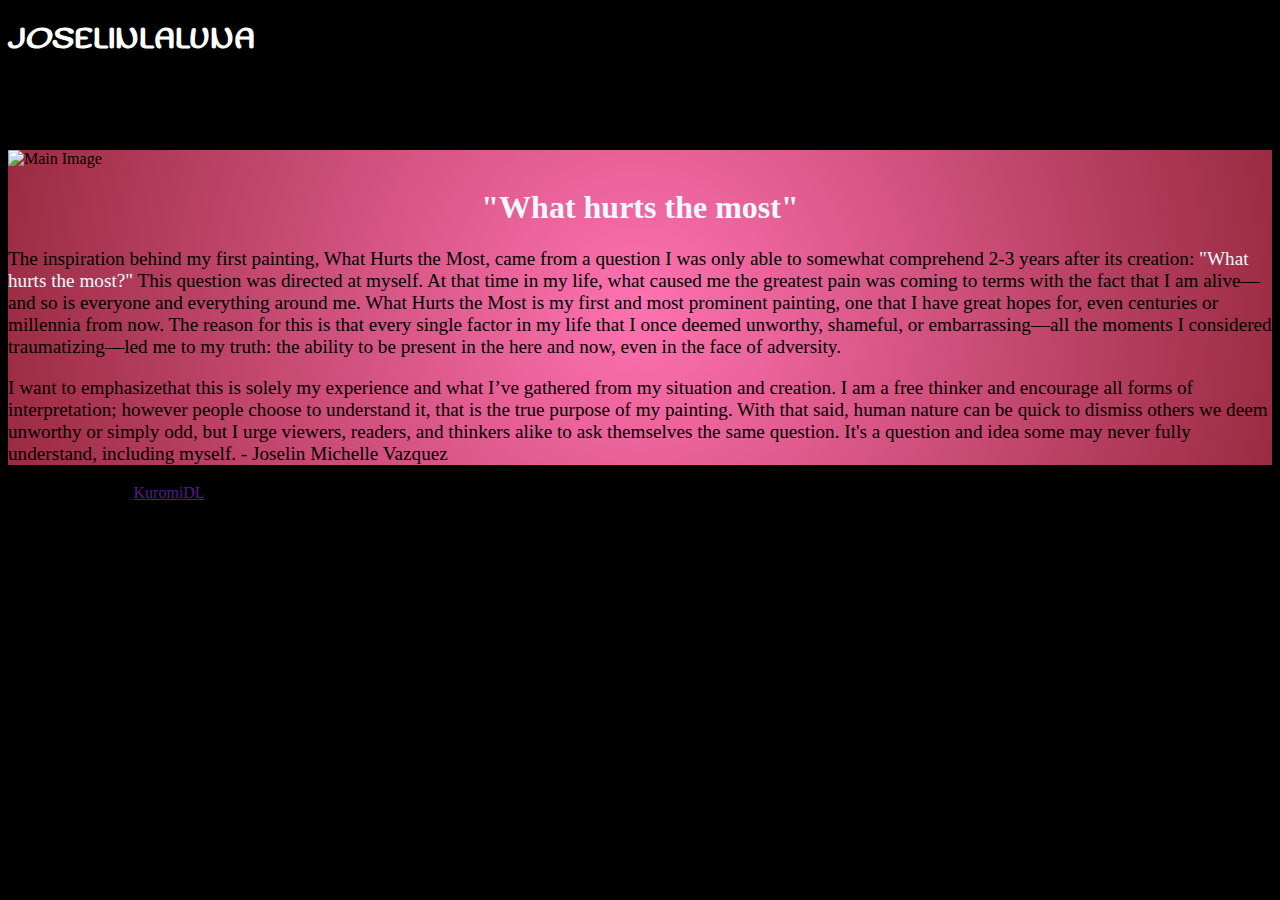
==== commit 08b3cb4f: "2.3.1" ====
--- a/Art.html
+++ b/Art.html
@@ -31,7 +31,7 @@
           <a  class="logos"> <h1>JOSELINLALUNA</h1> </a>
         </div>
 
-        <nav id="head" class="navbar navbar-expand-lg navbar-dark">
+        <nav id="head" class="navbar navbar-expand-lg navbar-dark p-4">
           <div class="container">
             <div class="navbar-collapse justify-content-center" id="navbarNav">
               <ul class="navbar-nav">
@@ -61,12 +61,12 @@
         <div class="col-12 col-lg-6">
           <div class=" artDescription">
             <div class="tittle justify-content-center p-6 m-4">
-              <h1 class="tittleH1">What hurts the most?</h1>
+              <h1 class="tittleH1">"What hurts the most"</h1>
             </div>
             <p>
               The inspiration behind my first painting, What Hurts the Most,
               came from a question I was only able to somewhat comprehend 2-3
-              years after its creation: "What hurts the most?" This question was
+              years after its creation: <span style="color: aliceblue;">"What hurts the most?"</span> This question was
               directed at myself. At that time in my life, what caused me the
               greatest pain was coming to terms with the fact that I am
               alive—and so is everyone and everything around me.
--- a/css/styleArt.css
+++ b/css/styleArt.css
@@ -28,10 +28,13 @@
 }
 header a {
     text-decoration: none;
+ 
+}
+.logos a{
+    text-decoration: none;
     color: aliceblue;
     opacity: 0.5;
 }
-
 .tittle {
     color: aliceblue;
 
@@ -43,7 +46,12 @@
     justify-content: center;
 }
 
-
+.imgContainer h1{
+    text-decoration: none;
+    color: white;
+   
+   
+}
 
 ul a {
     color: aliceblue;
@@ -109,7 +117,7 @@
 .artDescription p{
 
 color:black;
-font-size: 1.4rem;
+font-size: 1.2rem;
 }
 main{
     background: radial-gradient(circle, rgba(255,114,177,1) 0%, rgba(252,70,107,0.6124650543811274) 100%);
